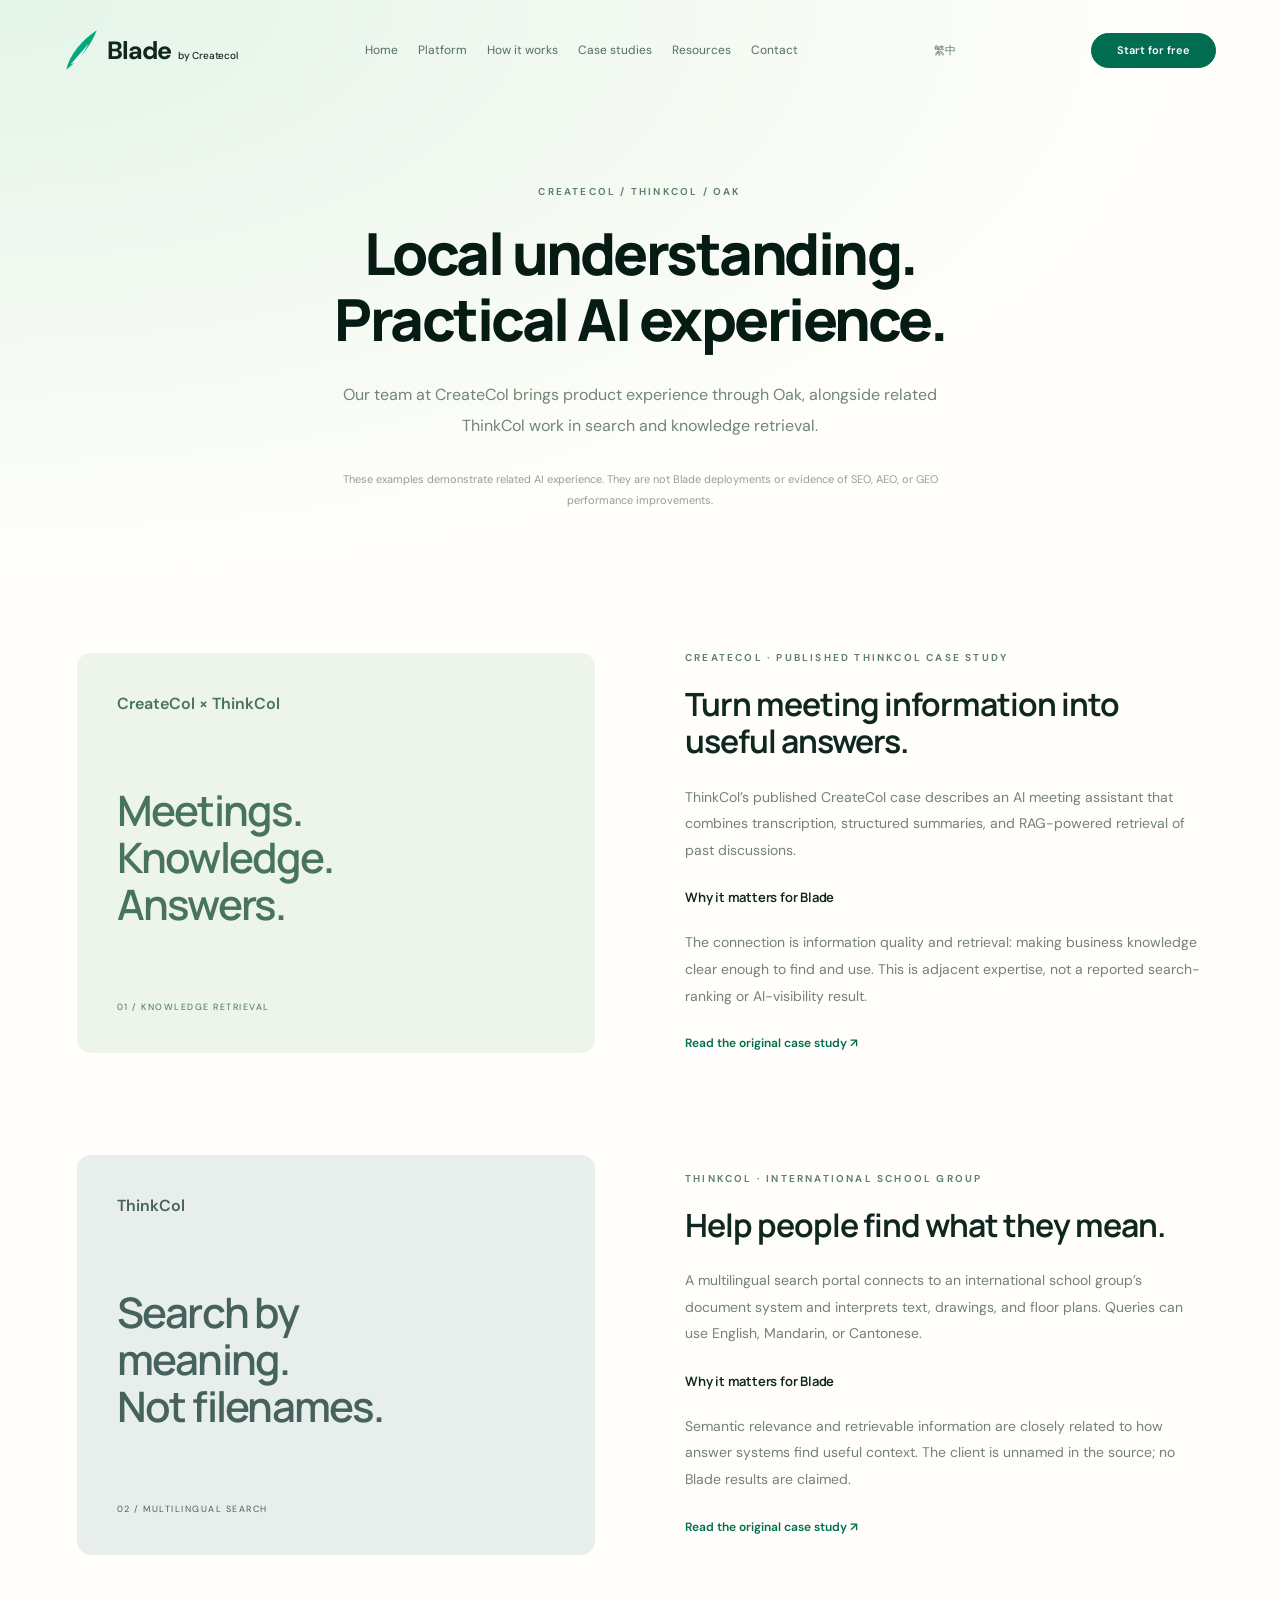
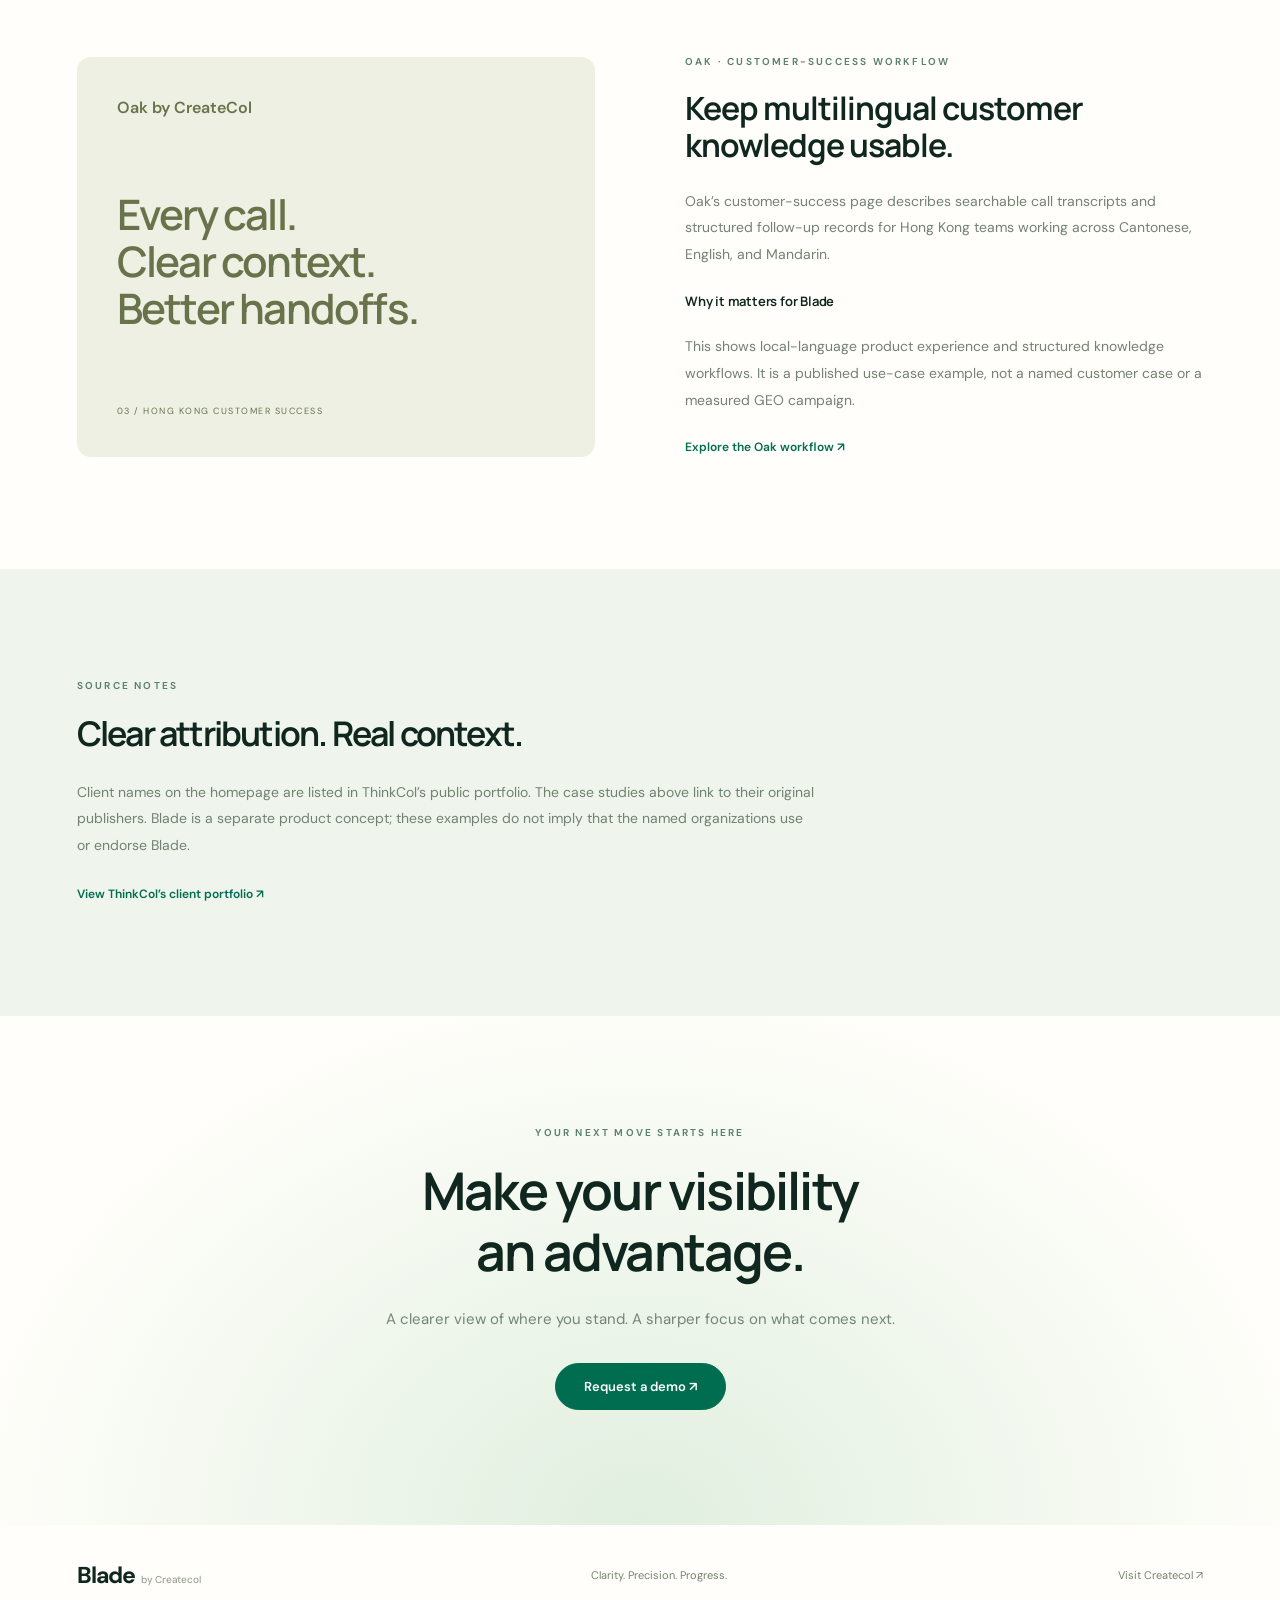
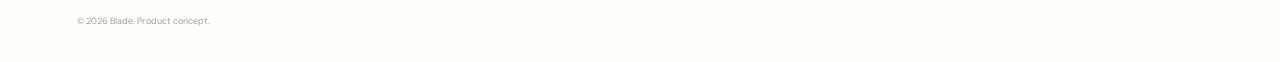
==== case-studies.html @ 8cf1e49a "Add files via upload" ====
<!doctype html><html lang="en"><head><meta charset="UTF-8"><meta name="viewport" content="width=device-width, initial-scale=1"><meta name="description" content="Explore related Hong Kong AI experience from CreateCol, ThinkCol and Oak: knowledge retrieval, multilingual search and customer conversations."><title>Case studies — Blade</title><link rel="stylesheet" href="styles.css"><script src="app.js" defer></script><script src="i18n.js" defer></script></head><body><header class="header"><a class="brand" href="index.html#home" aria-label="Blade home"><svg viewBox="0 0 48 58" aria-hidden="true"><path d="M45 2C35 28 17 46 3 56 8 35 24 16 45 2Z" fill="currentColor"/><path d="M9 49 34 20 20 44Z" fill="#f6fcf8"/></svg><span>Blade <small>by Createcol</small></span></a><button class="menu-toggle" aria-expanded="false" aria-controls="navigation" aria-label="Open navigation">☰</button><nav id="navigation" aria-label="Main navigation"><a href="index.html#home">Home</a><a href="index.html#platform">Platform</a><a href="index.html#how-it-works">How it works</a><a href="case-studies.html">Case studies</a><a href="index.html#resources">Resources</a><a href="index.html#contact">Contact</a></nav><button class="language-toggle" type="button" aria-label="Switch language" aria-pressed="false">繁中</button><button class="button small" data-action="start">Start for free</button></header><main><section class="case-hero section"><p class="eyebrow">CREATECOL / THINKCOL / OAK</p><h1>Local understanding.<br>Practical AI experience.</h1><p>Our team at CreateCol brings product experience through Oak, alongside related ThinkCol work in search and knowledge retrieval.</p><p class="case-disclosure">These examples demonstrate related AI experience. They are not Blade deployments or evidence of SEO, AEO, or GEO performance improvements.</p></section><section class="case-list section"><article class="case-study"><div class="case-art art-one"><span>CreateCol × ThinkCol</span><strong>Meetings.<br>Knowledge.<br>Answers.</strong><span>01 / KNOWLEDGE RETRIEVAL</span></div><div class="case-body"><p class="eyebrow">CREATECOL · PUBLISHED THINKCOL CASE STUDY</p><h2>Turn meeting information into useful answers.</h2><p>ThinkCol’s published CreateCol case describes an AI meeting assistant that combines transcription, structured summaries, and RAG-powered retrieval of past discussions.</p><h3>Why it matters for Blade</h3><p>The connection is information quality and retrieval: making business knowledge clear enough to find and use. This is adjacent expertise, not a reported search-ranking or AI-visibility result.</p><a class="text-link" href="https://thinkcol.com/cases/createcol" target="_blank" rel="noopener">Read the original case study ↗</a></div></article><article class="case-study"><div class="case-art art-two"><span>ThinkCol</span><strong>Search by<br>meaning.<br>Not filenames.</strong><span>02 / MULTILINGUAL SEARCH</span></div><div class="case-body"><p class="eyebrow">THINKCOL · INTERNATIONAL SCHOOL GROUP</p><h2>Help people find what they mean.</h2><p>A multilingual search portal connects to an international school group’s document system and interprets text, drawings, and floor plans. Queries can use English, Mandarin, or Cantonese.</p><h3>Why it matters for Blade</h3><p>Semantic relevance and retrievable information are closely related to how answer systems find useful context. The client is unnamed in the source; no Blade results are claimed.</p><a class="text-link" href="https://thinkcol.com/cases/international-school-multilingual-document-search" target="_blank" rel="noopener">Read the original case study ↗</a></div></article><article class="case-study"><div class="case-art art-three"><span>Oak by CreateCol</span><strong>Every call.<br>Clear context.<br>Better handoffs.</strong><span>03 / HONG KONG CUSTOMER SUCCESS</span></div><div class="case-body"><p class="eyebrow">OAK · CUSTOMER-SUCCESS WORKFLOW</p><h2>Keep multilingual customer knowledge usable.</h2><p>Oak’s customer-success page describes searchable call transcripts and structured follow-up records for Hong Kong teams working across Cantonese, English, and Mandarin.</p><h3>Why it matters for Blade</h3><p>This shows local-language product experience and structured knowledge workflows. It is a published use-case example, not a named customer case or a measured GEO campaign.</p><a class="text-link" href="https://www.oakmeeting.ai/solutions/usecase-cs.html" target="_blank" rel="noopener">Explore the Oak workflow ↗</a></div></article></section><section class="case-sources section"><p class="eyebrow">SOURCE NOTES</p><h2>Clear attribution. Real context.</h2><p>Client names on the homepage are listed in ThinkCol’s public portfolio. The case studies above link to their original publishers. Blade is a separate product concept; these examples do not imply that the named organizations use or endorse Blade.</p><a class="text-link" href="https://thinkcol.com/" target="_blank" rel="noopener">View ThinkCol’s client portfolio ↗</a></section><section class="contact section" id="contact"><p class="eyebrow">YOUR NEXT MOVE STARTS HERE</p><h2>Make your visibility<br>an advantage.</h2><p>A clearer view of where you stand. A sharper focus on what comes next.</p><button class="button" data-action="demo">Request a demo ↗</button></section></main><footer><a class="brand" href="index.html#home"><span>Blade <small>by Createcol</small></span></a><p>Clarity. Precision. Progress.</p><a href="https://www.createcol.com/" target="_blank" rel="noopener">Visit Createcol ↗</a><small>© <span id="year"></span> Blade. Product concept.</small></footer><dialog id="action-dialog" aria-labelledby="dialog-title"><button class="close-dialog" aria-label="Close dialog">×</button><p class="eyebrow">BLADE / EARLY PREVIEW</p><h2 id="dialog-title"></h2><p id="dialog-description"></p><form id="interest-form"><label for="email">Work email</label><input id="email" name="email" type="email" placeholder="you@company.com" required autocomplete="email"><button class="button" type="submit">Preview next step ↗</button><p class="form-note">Prototype only. No email is sent or stored.</p></form><p id="form-result" role="status" hidden></p></dialog></body></html>
---- styles.css ----
@import url('https://fonts.googleapis.com/css2?family=DM+Sans:wght@400;450;500;550;600;650;700&family=Manrope:wght@400;500;600;650;700;750;800&display=swap');
:root{--ink:#102720;--muted:#66796f;--green:#006d51;--pale:#f5faf6;--border:#e0e9e2;--font:'DM Sans',sans-serif}*{box-sizing:border-box}html{scroll-behavior:smooth;scroll-padding-top:100px}body{margin:0;color:var(--ink);background:#fffefa;font-family:var(--font);font-size:15px;-webkit-font-smoothing:antialiased}button,input{font:inherit}button,a{-webkit-tap-highlight-color:transparent}a{color:inherit;text-decoration:none}button{cursor:pointer}button:focus-visible,a:focus-visible,summary:focus-visible,input:focus-visible{outline:3px solid #63aa8c;outline-offset:5px}h1,h2,h3,p{margin:0}h1,h2,h3{font-family:'Manrope',sans-serif}button{color:inherit}.header{height:100px;max-width:1440px;margin:auto;padding:0 5%;display:flex;align-items:center;justify-content:space-between;position:absolute;inset:0 0 auto;z-index:5;gap:30px}.brand{display:flex;align-items:center;gap:8px;white-space:nowrap}.brand svg{width:35px;height:44px;color:#00a97d}.brand>span{font-size:25px;font-weight:750;letter-spacing:-1px}.brand small{font-size:10px;letter-spacing:-.2px;font-weight:500;margin-left:2px}.header nav{display:flex;gap:27px;font-size:12px;color:#546c61}.header nav a:hover{color:var(--green)}.button{display:inline-flex;align-items:center;justify-content:center;gap:28px;border:1px solid var(--green);border-radius:999px;background:var(--green);color:white;min-height:47px;padding:12px 28px;font-size:13px;font-weight:600;transition:background .2s,transform .2s,box-shadow .2s}.button:hover{background:#00533e;transform:translateY(-2px);box-shadow:0 5px 15px #004c3615}.button.secondary{color:var(--green);background:#ffffff73;min-width:152px}.button.secondary:hover{background:#e7f4eb}.button.small{min-height:35px;padding:8px 25px;font-size:11px}.hero{position:relative;min-height:640px;height:100svh;max-height:1100px;overflow:hidden;background:radial-gradient(ellipse at 0 28%,#e6f8ec80,transparent 50%),radial-gradient(ellipse at 100% 70%,#e1f7eb80,transparent 50%),#fffefa;display:flex;flex-direction:column;align-items:center;justify-content:center;padding:130px 24px 140px}.hero canvas{position:absolute;bottom:0;left:0;width:100%;height:63%;opacity:.16;pointer-events:none;mask-image:linear-gradient(transparent 0%,#000 55%)}.hero-copy{position:relative;text-align:center;z-index:1;margin-top:-15px}h1{font-size:clamp(36px,4.25vw,65px);line-height:1.14;letter-spacing:-3px;font-weight:800;color:#061b14}.hero-subtext{margin:27px auto 0;color:#63756e;font-size:16px;line-height:1.75;font-weight:400}.hero-subtext strong{font-weight:500;color:#4e6459}.actions{display:flex;justify-content:center;gap:15px;margin-top:31px}.hero-benefits{display:flex;justify-content:center;gap:44px;font-size:12px;color:#687e72;margin-top:77px}.scroll-cue{position:absolute;bottom:43px;display:flex;align-items:center;gap:9px;flex-direction:column;font-size:10px;color:#648c7c;z-index:2}.scroll-cue svg{transition:transform .3s}.scroll-cue:hover svg{transform:translateY(5px)}.section{padding:110px max(6vw,24px);scroll-margin-top:0}.section-heading{text-align:center;max-width:730px;margin:0 auto 55px}.eyebrow{font-size:10px;letter-spacing:2.2px;font-weight:650;color:#5d806c;margin-bottom:22px}h2{font-size:clamp(32px,3.4vw,48px);line-height:1.17;letter-spacing:-1.8px;font-weight:650}.section-heading>p:last-child:not(.eyebrow){color:var(--muted);font-size:16px;line-height:1.7;margin:22px auto 0;max-width:580px}.platform{background:#fffefa;padding-top:90px}.product-window{max-width:1120px;margin:auto;border:1px solid #d7e2d9;border-radius:14px;background:#fff;box-shadow:0 20px 80px #1f503910;overflow:hidden;font-size:12px}.window-top{padding:20px 25px;display:flex;align-items:center;gap:30px;border-bottom:1px solid #edf1eb}.mini-brand{font-size:19px;font-weight:700;color:#14664d}.workspace{color:#607168}.workspace span{margin-left:25px}.demo-label{margin-left:auto;color:#8b988f;font-size:10px}.product-toolbar{padding:0 25px;display:flex;align-items:center;justify-content:space-between;border-bottom:1px solid #edf1eb;color:#8a978e;font-size:10px}.tabs{display:flex;gap:25px}.tabs button{background:none;border:0;border-bottom:2px solid transparent;padding:17px 0;font-size:11px;color:#77867b}.tabs button[aria-selected=true]{border-color:var(--green);color:var(--green)}#dashboard{padding:25px}.metrics{display:grid;grid-template-columns:repeat(3,1fr);gap:25px;margin-bottom:30px}.metrics>div{padding:0 15px;border-right:1px solid #edf1eb;display:flex;flex-direction:column;gap:10px}.metrics>div:last-child{border:none}.metrics>div>span{font-size:11px;color:#6e8075}.metrics strong{font-size:30px;letter-spacing:-1px;font-weight:500}.metrics strong span{font-size:16px;color:#9baba1;font-weight:400;margin-left:5px}.metrics small{color:#97a299;font-size:9px}.dashboard-grid{display:grid;grid-template-columns:1.65fr 1fr;gap:30px}.panel-heading{display:flex;align-items:center;justify-content:space-between}.panel-heading span{font-size:9px;color:#8a9c90}.panel-heading i{display:inline-block;width:6px;height:6px;background:#458469;border-radius:100%;margin-right:6px}h3{font-size:14px;font-weight:650;letter-spacing:-.2px}.chart{width:100%;margin-top:15px;display:block}.grid-lines path{stroke:#ecf0e9;fill:none}.axis-labels{fill:#9aa79d;font-size:10px}.trend{fill:none;stroke:#147655;stroke-width:2.5;stroke-linejoin:round}.priorities>div{display:flex;align-items:center;gap:10px;padding:19px 0;border-bottom:1px solid #edf1eb}.priorities>div:last-child{border:none}.priority-number{font-size:9px;color:#7b9586;background:#f1f6f1;display:grid;place-items:center;width:25px;height:25px;border-radius:50%;flex-shrink:0}.priorities p{flex:1}.priorities strong{font-size:11px;font-weight:500}.priorities small{display:block;font-size:9px;color:#8a998e;margin-top:5px}.priorities>div>span:last-child{color:#6f8a79}.window-footer{padding:13px 25px;background:#f8faf6;color:#8a988d;font-size:9px}.channel-row{max-width:1120px;margin:35px auto 0;display:flex;justify-content:space-between;color:#6d8072;font-size:12px}.channel-row b{font-weight:400;color:#b3c2b6;margin:0 20px}.coverage{background:#eff4ed}.section-heading.left{text-align:left;margin-left:0}.coverage-grid{display:grid;grid-template-columns:repeat(3,1fr);gap:7%}.index{font-size:10px;letter-spacing:1.7px;color:#649077}.coverage article h3{font-size:25px;letter-spacing:-.8px;margin:23px 0 16px}.coverage article p{color:#6c7f71;line-height:1.9;font-size:14px;max-width:310px}.coverage ul{padding:0;list-style:none;margin:25px 0 0;font-size:12px;color:#466551}.coverage li{margin:12px 0}.coverage li:before{content:'↗';margin-right:10px;color:#6b9680}.workflow{background:#fffefa}.steps{display:grid;grid-template-columns:repeat(3,1fr);gap:7%;max-width:1120px;margin:70px auto 0}.steps article>span{display:block;color:#8caa96;font-size:12px;margin-bottom:24px}.steps h3{font-size:20px;letter-spacing:-.5px;margin-bottom:15px}.steps p{line-height:1.85;color:#758477;font-size:14px}.resources{display:grid;grid-template-columns:1fr 1fr;gap:8%;background:#f7f8f2}.resources h2{font-size:35px}.faq details{padding:22px 0;border-bottom:1px solid #dfe6dc}.faq details:first-child{padding-top:0}.faq summary{cursor:pointer;list-style:none;font-size:14px;font-weight:500;padding-right:25px;position:relative}.faq summary:after{content:'+';position:absolute;right:0;color:#679079}.faq details[open] summary:after{content:'−'}.faq p{font-size:13px;line-height:1.8;color:#748170;margin:15px 20px 0 0}.contact{text-align:center;padding-top:110px;padding-bottom:115px;background:radial-gradient(ellipse at bottom,#e0efdf,transparent 75%)}.contact p:not(.eyebrow){color:#748476;line-height:1.8;margin:23px 0 30px}.contact h2{font-size:52px}footer{display:flex;flex-wrap:wrap;align-items:center;justify-content:space-between;gap:25px;padding:35px 6%;font-size:11px;color:#738372}footer .brand>span{font-size:23px;color:var(--ink)}footer small{flex-basis:100%;font-size:9px;color:#9aa494}.menu-toggle{display:none}dialog{border:1px solid #dce8dc;border-radius:18px;padding:45px;max-width:480px;width:calc(100% - 32px);color:var(--ink);background:#fffefa;box-shadow:0 20px 100px #001a1530}dialog::backdrop{background:#0a2c2255;backdrop-filter:blur(5px)}dialog h2{font-size:30px;letter-spacing:-1px}dialog>p:not(.eyebrow){color:var(--muted);font-size:14px;line-height:1.7;margin:20px 0}.close-dialog{position:absolute;top:12px;right:17px;background:none;border:0;font-size:26px;color:#7b8e7f}form{display:flex;flex-direction:column;gap:12px;margin-top:25px}form label{font-size:12px}form input{border:1px solid #ceddce;padding:14px;border-radius:7px;background:white;min-width:0}form .button{margin-top:5px}.form-note{color:#899888;font-size:10px;text-align:center}#form-result{padding:20px;background:#eef6ed;border-radius:8px}
@media(min-width:1500px){.section{padding-left:max(6vw,calc((100vw - 1250px)/2));padding-right:max(6vw,calc((100vw - 1250px)/2))}}@media(max-width:850px){.header{height:85px;gap:15px}.header nav{gap:15px;font-size:10px}.brand>span{font-size:22px}.brand small{display:block;margin-top:-3px}.hero{min-height:640px}h1{letter-spacing:-1.8px}.hero-subtext{font-size:14px}.hero-benefits{gap:25px}.section{padding:75px 5%}.dashboard-grid{gap:20px;grid-template-columns:1.4fr 1fr}.priorities>div{padding:12px 0}.metrics{gap:8px}.resources{gap:5%}.resources h2{font-size:29px}}@media(max-width:600px){.header{height:78px;padding:0 22px;gap:12px}.header>.button{margin-left:auto;padding:8px 17px;font-size:10px}.brand svg{width:27px}.brand>span{font-size:23px}.brand small{font-size:8px}.menu-toggle{display:block;order:3;background:none;border:0;font-size:20px;padding:5px}.header nav{display:none;position:absolute;top:70px;right:20px;left:20px;background:#fffefa;box-shadow:0 15px 40px #13372a15;border:1px solid #e0eadf;border-radius:12px;padding:20px;gap:20px;font-size:14px}.header nav.open{display:flex;flex-direction:column}.hero{height:100svh;min-height:660px;max-height:900px;padding:110px 22px 150px}.hero-copy{margin-top:0}h1{font-size:36px;letter-spacing:-1.9px;line-height:1.17}h1 br{display:none}.hero-subtext{font-size:13px;margin-top:25px;line-height:1.8;max-width:335px}.desktop-break{display:none}.actions{gap:10px;margin-top:27px}.button{padding:12px 20px;gap:15px;font-size:11px;min-height:43px}.button.secondary{min-width:130px}.hero-benefits{gap:18px;font-size:9px;margin-top:60px}.scroll-cue{bottom:35px}.hero canvas{height:65%;opacity:.13}.section{padding:65px 22px}.section-heading{margin-bottom:36px}h2{font-size:32px;letter-spacing:-1.1px}.section-heading>p:last-child:not(.eyebrow){font-size:14px}.eyebrow{font-size:9px;letter-spacing:1.6px}.product-window{border-radius:10px}.window-top{padding:15px;gap:15px}.mini-brand{font-size:17px}.workspace{font-size:9px}.workspace span{margin-left:4px}.demo-label{font-size:8px;max-width:75px;text-align:right}.product-toolbar{padding:0 15px}.product-toolbar>span{display:none}.tabs{gap:17px}.tabs button{font-size:9px;padding:15px 0}#dashboard{padding:20px 14px}.metrics{gap:5px;margin-bottom:25px}.metrics>div{padding:0 5px;gap:8px}.metrics>div>span{font-size:9px}.metrics strong{font-size:24px}.metrics strong span{font-size:11px}.metrics small{font-size:7px;line-height:1.5}.dashboard-grid{grid-template-columns:1fr;gap:18px}h3{font-size:12px}.priorities>div{padding:15px 0}.priorities strong{font-size:10px}.window-footer{padding:12px 15px;font-size:8px;line-height:1.6}.channel-row{flex-direction:column;gap:12px;font-size:10px;line-height:1.8;text-align:center}.channel-row b{margin:0 5px}.coverage-grid,.steps{grid-template-columns:1fr;gap:40px}.coverage article p{max-width:100%}.coverage article h3{margin-top:15px}.coverage ul{margin-top:15px}.steps{margin-top:45px}.steps article>span{margin-bottom:15px}.resources{grid-template-columns:1fr;gap:40px}.resources h2{font-size:32px}.contact h2{font-size:38px}.contact p:not(.eyebrow){font-size:14px}.contact{padding-top:80px;padding-bottom:80px}footer{padding:30px 22px}footer p{display:none}dialog{padding:35px 25px}dialog h2{font-size:27px}}@media(prefers-reduced-motion:reduce){html{scroll-behavior:auto}*,*:before,*:after{transition:none!important}}

/* Meeting-aligned product details */
.mini-brand{display:inline-flex;align-items:center;gap:6px;white-space:nowrap}.mini-brand svg{width:23px;height:28px;color:#00a97d;flex-shrink:0}.metrics{grid-template-columns:repeat(4,minmax(0,1fr));gap:16px}.benchmark-context{display:flex;gap:22px;flex-wrap:wrap;padding:0 15px 24px;color:#7c8f80;font-size:10px}.capabilities{background:#f0f5ee}.capability-grid{max-width:1120px;margin:auto;display:grid;grid-template-columns:1fr 1fr;column-gap:9%;row-gap:50px}.capability-grid h3{font-size:23px;margin:18px 0 14px;letter-spacing:-.6px}.capability-grid p{color:#6c7f71;line-height:1.9;font-size:14px;max-width:480px}.capability-note{max-width:800px;text-align:center;margin:50px auto 0;font-size:11px;line-height:1.8;color:#7d8f7f}@media(max-width:850px){.metrics{gap:8px}.metrics>div{padding:0 8px}.metrics strong{font-size:26px}.metrics small{line-height:1.6}}@media(max-width:600px){.mini-brand svg{width:19px;height:24px}.metrics{grid-template-columns:repeat(2,minmax(0,1fr));gap:24px 14px}.metrics>div:nth-child(2){border-right:0}.metrics>div>span{font-size:10px}.metrics small{font-size:8px}.benchmark-context{padding:0 5px 25px;gap:8px;flex-direction:column;font-size:9px}.capability-grid{grid-template-columns:1fr;gap:35px}.capability-grid h3{font-size:22px}.capability-note{text-align:left;margin-top:35px}}

/* Bilingual navigation, attributed experience and case studies */
.language-toggle{border:0;background:transparent;color:#5d7868;font-size:11px;cursor:pointer;padding:8px;white-space:nowrap}.header{gap:18px}.header nav{gap:20px}.trust-row{margin:37px auto 0;color:#8d9990;text-align:center}.trust-row>p{font-size:10px;letter-spacing:.2px}.client-names{display:flex;align-items:center;justify-content:center;gap:35px;margin:18px auto 12px;flex-wrap:wrap;color:#8b968e}.client-names span{font-family:'Manrope',sans-serif;font-size:20px;font-weight:750;letter-spacing:-.7px}.client-names span:nth-child(3){font-size:16px}.trust-row small{font-size:8px;color:#96a096}.hero-benefits{margin-top:32px}.hero canvas{opacity:.19}.case-teaser{display:grid;grid-template-columns:1fr 1fr;gap:12%;align-items:center}.case-teaser>div>p:not(.eyebrow){color:var(--muted);line-height:1.8;font-size:14px;max-width:430px;margin:25px 0}.case-teaser-card{background:#edf3e9;border-radius:15px;padding:45px;min-height:325px;display:flex;flex-direction:column;justify-content:center}.case-teaser-card h3{font-size:35px;letter-spacing:-1px;line-height:1.2;margin:24px 0}.case-teaser-card p{color:#7b8c7b;line-height:1.8;font-size:13px;margin-bottom:25px}.text-link{font-size:12px;color:var(--green);font-weight:600;line-height:1.8}.text-link:hover{text-decoration:underline}.case-hero{padding-top:185px;text-align:center;background:radial-gradient(ellipse at top left,#e4f4e8,transparent 65%),#fffefa}.case-hero h1{font-size:58px;letter-spacing:-2.5px}.case-hero>p:not(.eyebrow){max-width:650px;margin:28px auto 0;line-height:1.9;color:#718575;font-size:16px}.case-hero .case-disclosure{font-size:11px!important;max-width:600px!important;color:#94a08f!important}.case-list{padding-top:30px}.case-study{display:grid;grid-template-columns:1fr 1fr;gap:8%;align-items:center;margin-bottom:100px}.case-study:last-child{margin-bottom:0}.case-art{min-height:400px;border-radius:14px;display:flex;flex-direction:column;justify-content:space-between;padding:40px;background:#edf4e9;color:#47745b}.case-art>span:first-child{font-size:16px;font-weight:600}.case-art>span:last-child{font-size:9px;letter-spacing:1.5px}.case-art strong{font:600 42px/1.12 'Manrope',sans-serif;letter-spacing:-1.8px}.art-two{background:#e8eeec;color:#46625c}.art-three{background:#edf0e2;color:#69734b}.case-body h2{font-size:32px;letter-spacing:-1px}.case-body p:not(.eyebrow){font-size:14px;color:#738274;line-height:1.9;margin:23px 0}.case-body h3{font-size:13px;margin-top:25px}.case-sources{background:#eff4ed}.case-sources h2{font-size:34px}.case-sources>p:not(.eyebrow){max-width:740px;line-height:1.9;color:#718370;font-size:14px;margin:25px 0}.header nav a[href='case-studies.html']{white-space:nowrap}html[lang='zh-Hant'] body{font-family:'DM Sans','PingFang TC','Microsoft JhengHei',sans-serif}html[lang='zh-Hant'] h1,html[lang='zh-Hant'] h2,html[lang='zh-Hant'] h3{font-family:'Manrope','PingFang TC','Microsoft JhengHei',sans-serif;letter-spacing:-.5px}html[lang='zh-Hant'] .hero-subtext{line-height:1.9}html[lang='zh-Hant'] .hero h1{font-size:clamp(34px,4.1vw,60px)}
@media(max-width:1000px){.header nav{gap:12px;font-size:10px}.header{gap:10px}.client-names{gap:22px}.brand small{display:block}.case-art strong{font-size:34px}}@media(max-width:600px){.header{padding:0 17px;gap:7px}.header>.button{padding:8px 14px}.language-toggle{font-size:10px;padding:7px 3px}.header nav{font-size:14px;gap:20px}.hero{min-height:780px;padding-top:100px;padding-bottom:120px}.hero h1{font-size:33px}.hero-subtext{font-size:12px}.trust-row{margin-top:29px;max-width:340px}.client-names{gap:13px 22px;margin:15px auto 10px}.client-names span{font-size:16px}.client-names span:nth-child(3){font-size:13px}.trust-row small{font-size:7px;line-height:1.7;display:block;max-width:280px;margin:auto}.hero-benefits{margin-top:25px;font-size:8px;gap:17px}.case-teaser,.case-study{grid-template-columns:1fr;gap:35px}.case-teaser-card{padding:30px;min-height:290px}.case-hero{padding-top:140px}.case-hero h1{font-size:38px;letter-spacing:-1.5px}.case-hero>p:not(.eyebrow){font-size:14px}.case-art{min-height:330px;padding:30px}.case-art strong{font-size:38px}.case-study{margin-bottom:65px}.case-body h2{font-size:29px}.case-sources h2{font-size:29px}html[lang='zh-Hant'] .hero h1{font-size:34px}}
@media(max-height:760px) and (min-width:601px){.hero h1{font-size:45px}.hero-subtext{margin-top:18px;font-size:14px}.hero .actions{margin-top:22px}.trust-row{margin-top:25px}.client-names{margin:12px 0 8px}.hero-benefits{margin-top:22px}.scroll-cue{bottom:22px}}
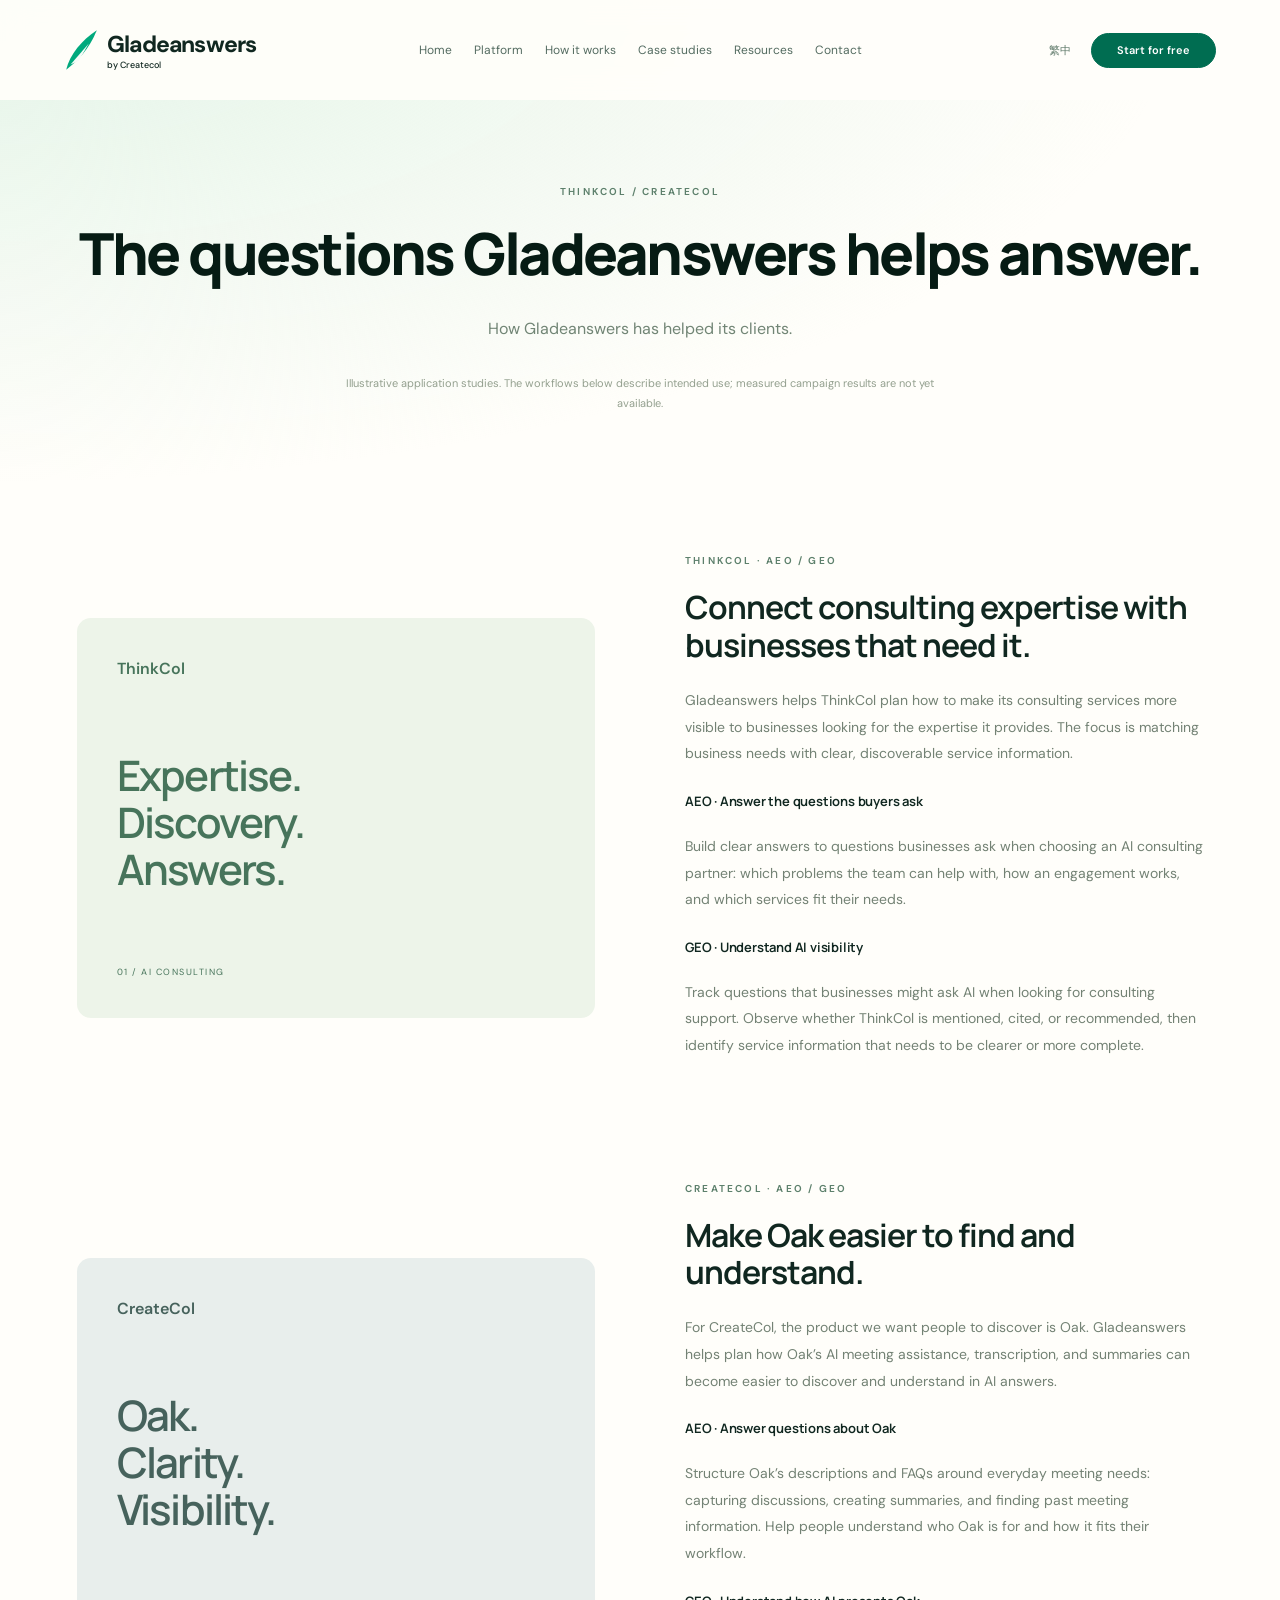
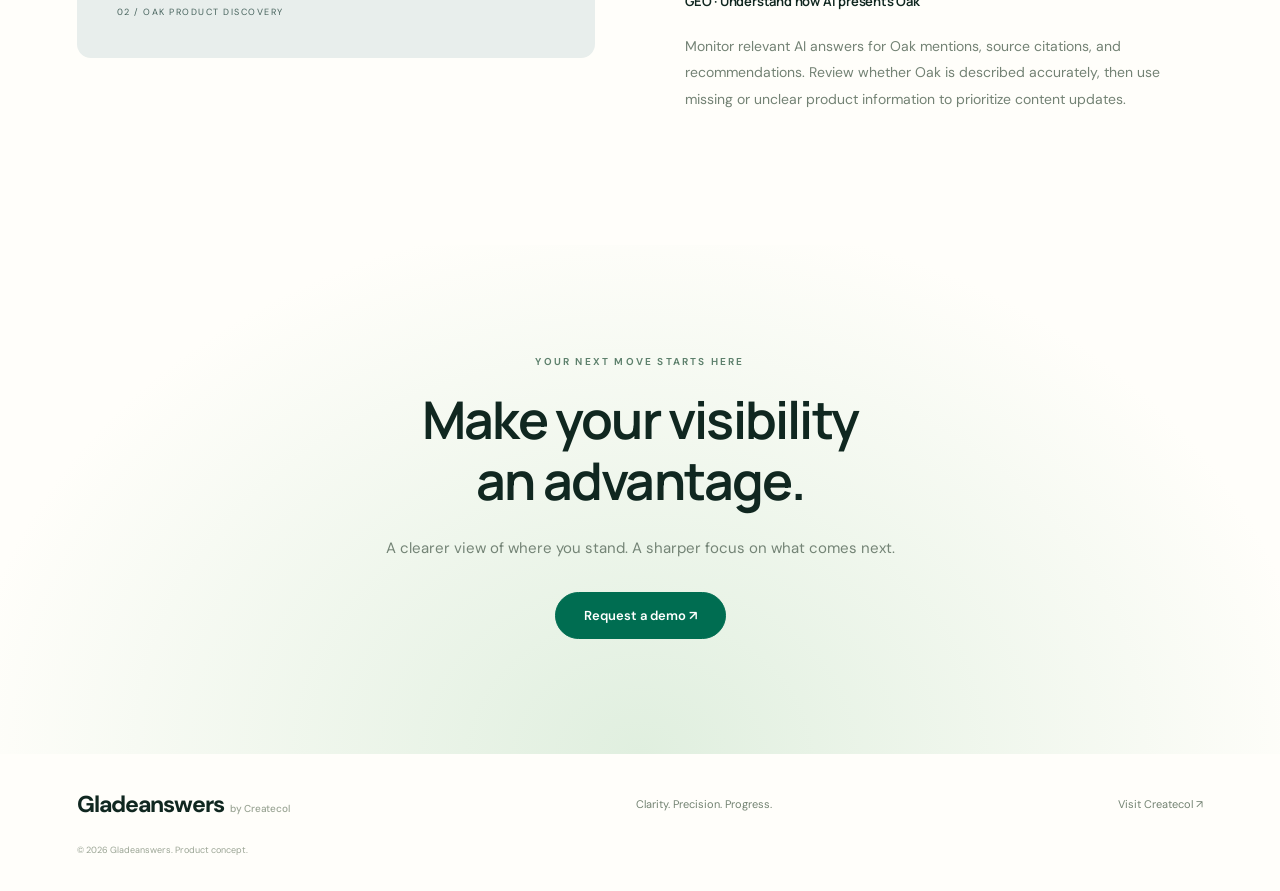
==== commit 102e2aed: "Add files via upload" ====
--- a/case-studies.html
+++ b/case-studies.html
@@ -1 +1 @@
-<!doctype html><html lang="en"><head><meta charset="UTF-8"><meta name="viewport" content="width=device-width, initial-scale=1"><meta name="description" content="Explore related Hong Kong AI experience from CreateCol, ThinkCol and Oak: knowledge retrieval, multilingual search and customer conversations."><title>Case studies — Blade</title><link rel="stylesheet" href="styles.css"><script src="app.js" defer></script><script src="i18n.js" defer></script></head><body><header class="header"><a class="brand" href="index.html#home" aria-label="Blade home"><svg viewBox="0 0 48 58" aria-hidden="true"><path d="M45 2C35 28 17 46 3 56 8 35 24 16 45 2Z" fill="currentColor"/><path d="M9 49 34 20 20 44Z" fill="#f6fcf8"/></svg><span>Blade <small>by Createcol</small></span></a><button class="menu-toggle" aria-expanded="false" aria-controls="navigation" aria-label="Open navigation">☰</button><nav id="navigation" aria-label="Main navigation"><a href="index.html#home">Home</a><a href="index.html#platform">Platform</a><a href="index.html#how-it-works">How it works</a><a href="case-studies.html">Case studies</a><a href="index.html#resources">Resources</a><a href="index.html#contact">Contact</a></nav><button class="language-toggle" type="button" aria-label="Switch language" aria-pressed="false">繁中</button><button class="button small" data-action="start">Start for free</button></header><main><section class="case-hero section"><p class="eyebrow">CREATECOL / THINKCOL / OAK</p><h1>Local understanding.<br>Practical AI experience.</h1><p>Our team at CreateCol brings product experience through Oak, alongside related ThinkCol work in search and knowledge retrieval.</p><p class="case-disclosure">These examples demonstrate related AI experience. They are not Blade deployments or evidence of SEO, AEO, or GEO performance improvements.</p></section><section class="case-list section"><article class="case-study"><div class="case-art art-one"><span>CreateCol × ThinkCol</span><strong>Meetings.<br>Knowledge.<br>Answers.</strong><span>01 / KNOWLEDGE RETRIEVAL</span></div><div class="case-body"><p class="eyebrow">CREATECOL · PUBLISHED THINKCOL CASE STUDY</p><h2>Turn meeting information into useful answers.</h2><p>ThinkCol’s published CreateCol case describes an AI meeting assistant that combines transcription, structured summaries, and RAG-powered retrieval of past discussions.</p><h3>Why it matters for Blade</h3><p>The connection is information quality and retrieval: making business knowledge clear enough to find and use. This is adjacent expertise, not a reported search-ranking or AI-visibility result.</p><a class="text-link" href="https://thinkcol.com/cases/createcol" target="_blank" rel="noopener">Read the original case study ↗</a></div></article><article class="case-study"><div class="case-art art-two"><span>ThinkCol</span><strong>Search by<br>meaning.<br>Not filenames.</strong><span>02 / MULTILINGUAL SEARCH</span></div><div class="case-body"><p class="eyebrow">THINKCOL · INTERNATIONAL SCHOOL GROUP</p><h2>Help people find what they mean.</h2><p>A multilingual search portal connects to an international school group’s document system and interprets text, drawings, and floor plans. Queries can use English, Mandarin, or Cantonese.</p><h3>Why it matters for Blade</h3><p>Semantic relevance and retrievable information are closely related to how answer systems find useful context. The client is unnamed in the source; no Blade results are claimed.</p><a class="text-link" href="https://thinkcol.com/cases/international-school-multilingual-document-search" target="_blank" rel="noopener">Read the original case study ↗</a></div></article><article class="case-study"><div class="case-art art-three"><span>Oak by CreateCol</span><strong>Every call.<br>Clear context.<br>Better handoffs.</strong><span>03 / HONG KONG CUSTOMER SUCCESS</span></div><div class="case-body"><p class="eyebrow">OAK · CUSTOMER-SUCCESS WORKFLOW</p><h2>Keep multilingual customer knowledge usable.</h2><p>Oak’s customer-success page describes searchable call transcripts and structured follow-up records for Hong Kong teams working across Cantonese, English, and Mandarin.</p><h3>Why it matters for Blade</h3><p>This shows local-language product experience and structured knowledge workflows. It is a published use-case example, not a named customer case or a measured GEO campaign.</p><a class="text-link" href="https://www.oakmeeting.ai/solutions/usecase-cs.html" target="_blank" rel="noopener">Explore the Oak workflow ↗</a></div></article></section><section class="case-sources section"><p class="eyebrow">SOURCE NOTES</p><h2>Clear attribution. Real context.</h2><p>Client names on the homepage are listed in ThinkCol’s public portfolio. The case studies above link to their original publishers. Blade is a separate product concept; these examples do not imply that the named organizations use or endorse Blade.</p><a class="text-link" href="https://thinkcol.com/" target="_blank" rel="noopener">View ThinkCol’s client portfolio ↗</a></section><section class="contact section" id="contact"><p class="eyebrow">YOUR NEXT MOVE STARTS HERE</p><h2>Make your visibility<br>an advantage.</h2><p>A clearer view of where you stand. A sharper focus on what comes next.</p><button class="button" data-action="demo">Request a demo ↗</button></section></main><footer><a class="brand" href="index.html#home"><span>Blade <small>by Createcol</small></span></a><p>Clarity. Precision. Progress.</p><a href="https://www.createcol.com/" target="_blank" rel="noopener">Visit Createcol ↗</a><small>© <span id="year"></span> Blade. Product concept.</small></footer><dialog id="action-dialog" aria-labelledby="dialog-title"><button class="close-dialog" aria-label="Close dialog">×</button><p class="eyebrow">BLADE / EARLY PREVIEW</p><h2 id="dialog-title"></h2><p id="dialog-description"></p><form id="interest-form"><label for="email">Work email</label><input id="email" name="email" type="email" placeholder="you@company.com" required autocomplete="email"><button class="button" type="submit">Preview next step ↗</button><p class="form-note">Prototype only. No email is sent or stored.</p></form><p id="form-result" role="status" hidden></p></dialog></body></html>+<!doctype html><html lang="en"><head><meta charset="UTF-8"><meta name="viewport" content="width=device-width, initial-scale=1"><meta name="description" content="Explore how Gladeanswers can support ThinkCol and CreateCol with AEO and GEO workflows."><title>Case studies — Gladeanswers</title><link rel="icon" type="image/svg+xml" href="favicon.svg"><link rel="stylesheet" href="styles.css"><script src="app.js" defer></script><script src="i18n.js" defer></script></head><body><header class="header"><a class="brand" href="index.html#home" aria-label="Gladeanswers home"><svg viewBox="0 0 48 58" aria-hidden="true"><path d="M45 2C35 28 17 46 3 56 8 35 24 16 45 2Z" fill="currentColor"/><path d="M9 49 34 20 20 44Z" fill="#f6fcf8"/></svg><span>Gladeanswers <small>by Createcol</small></span></a><button class="menu-toggle" aria-expanded="false" aria-controls="navigation" aria-label="Open navigation">☰</button><nav id="navigation" aria-label="Main navigation"><a href="index.html#home">Home</a><a href="index.html#platform">Platform</a><a href="index.html#how-it-works">How it works</a><a href="case-studies.html">Case studies</a><a href="index.html#resources">Resources</a><a href="index.html#contact">Contact</a></nav><div class="header-actions"><button class="language-toggle" type="button" aria-label="Switch language" aria-pressed="false">繁中</button><button class="button small" data-action="start">Start for free</button></div></header><main><section class="case-hero section"><p class="eyebrow">THINKCOL / CREATECOL</p><h1>The questions Gladeanswers helps answer.</h1><p>How Gladeanswers has helped its clients.</p><p class="case-disclosure">Illustrative application studies. The workflows below describe intended use; measured campaign results are not yet available.</p></section><section class="case-list section"><article class="case-study"><div class="case-art art-one"><span>ThinkCol</span><strong>Expertise.<br>Discovery.<br>Answers.</strong><span>01 / AI CONSULTING</span></div><div class="case-body"><p class="eyebrow">THINKCOL · AEO / GEO</p><h2>Connect consulting expertise with businesses that need it.</h2><p>Gladeanswers helps ThinkCol plan how to make its consulting services more visible to businesses looking for the expertise it provides. The focus is matching business needs with clear, discoverable service information.</p><h3>AEO · Answer the questions buyers ask</h3><p>Build clear answers to questions businesses ask when choosing an AI consulting partner: which problems the team can help with, how an engagement works, and which services fit their needs.</p><h3>GEO · Understand AI visibility</h3><p>Track questions that businesses might ask AI when looking for consulting support. Observe whether ThinkCol is mentioned, cited, or recommended, then identify service information that needs to be clearer or more complete.</p></div></article><article class="case-study"><div class="case-art art-two"><span>CreateCol</span><strong>Oak.<br>Clarity.<br>Visibility.</strong><span>02 / OAK PRODUCT DISCOVERY</span></div><div class="case-body"><p class="eyebrow">CREATECOL · AEO / GEO</p><h2>Make Oak easier to find and understand.</h2><p>For CreateCol, the product we want people to discover is Oak. Gladeanswers helps plan how Oak’s AI meeting assistance, transcription, and summaries can become easier to discover and understand in AI answers.</p><h3>AEO · Answer questions about Oak</h3><p>Structure Oak’s descriptions and FAQs around everyday meeting needs: capturing discussions, creating summaries, and finding past meeting information. Help people understand who Oak is for and how it fits their workflow.</p><h3>GEO · Understand how AI presents Oak</h3><p>Monitor relevant AI answers for Oak mentions, source citations, and recommendations. Review whether Oak is described accurately, then use missing or unclear product information to prioritize content updates.</p></div></article></section><section class="contact section" id="contact"><p class="eyebrow">YOUR NEXT MOVE STARTS HERE</p><h2>Make your visibility<br>an advantage.</h2><p>A clearer view of where you stand. A sharper focus on what comes next.</p><button class="button" data-action="demo">Request a demo ↗</button></section></main><footer><a class="brand" href="index.html#home"><span>Gladeanswers <small>by Createcol</small></span></a><p>Clarity. Precision. Progress.</p><a href="https://www.createcol.com/" target="_blank" rel="noopener">Visit Createcol ↗</a><small>© <span id="year"></span> Gladeanswers. Product concept.</small></footer><dialog id="action-dialog" aria-labelledby="dialog-title"><button class="close-dialog" aria-label="Close dialog">×</button><p class="eyebrow">GLADEANSWERS / EARLY PREVIEW</p><h2 id="dialog-title"></h2><p id="dialog-description"></p><form id="interest-form"><label for="email">Work email</label><input id="email" name="email" type="email" placeholder="you@company.com" required autocomplete="email"><button class="button" type="submit">Preview next step ↗</button><p class="form-note">Prototype only. No email is sent or stored.</p></form><p id="form-result" role="status" hidden></p></dialog></body></html>
--- a/styles.css
+++ b/styles.css
@@ -6,6 +6,19 @@
 .mini-brand{display:inline-flex;align-items:center;gap:6px;white-space:nowrap}.mini-brand svg{width:23px;height:28px;color:#00a97d;flex-shrink:0}.metrics{grid-template-columns:repeat(4,minmax(0,1fr));gap:16px}.benchmark-context{display:flex;gap:22px;flex-wrap:wrap;padding:0 15px 24px;color:#7c8f80;font-size:10px}.capabilities{background:#f0f5ee}.capability-grid{max-width:1120px;margin:auto;display:grid;grid-template-columns:1fr 1fr;column-gap:9%;row-gap:50px}.capability-grid h3{font-size:23px;margin:18px 0 14px;letter-spacing:-.6px}.capability-grid p{color:#6c7f71;line-height:1.9;font-size:14px;max-width:480px}.capability-note{max-width:800px;text-align:center;margin:50px auto 0;font-size:11px;line-height:1.8;color:#7d8f7f}@media(max-width:850px){.metrics{gap:8px}.metrics>div{padding:0 8px}.metrics strong{font-size:26px}.metrics small{line-height:1.6}}@media(max-width:600px){.mini-brand svg{width:19px;height:24px}.metrics{grid-template-columns:repeat(2,minmax(0,1fr));gap:24px 14px}.metrics>div:nth-child(2){border-right:0}.metrics>div>span{font-size:10px}.metrics small{font-size:8px}.benchmark-context{padding:0 5px 25px;gap:8px;flex-direction:column;font-size:9px}.capability-grid{grid-template-columns:1fr;gap:35px}.capability-grid h3{font-size:22px}.capability-note{text-align:left;margin-top:35px}}
 
 /* Bilingual navigation, attributed experience and case studies */
-.language-toggle{border:0;background:transparent;color:#5d7868;font-size:11px;cursor:pointer;padding:8px;white-space:nowrap}.header{gap:18px}.header nav{gap:20px}.trust-row{margin:37px auto 0;color:#8d9990;text-align:center}.trust-row>p{font-size:10px;letter-spacing:.2px}.client-names{display:flex;align-items:center;justify-content:center;gap:35px;margin:18px auto 12px;flex-wrap:wrap;color:#8b968e}.client-names span{font-family:'Manrope',sans-serif;font-size:20px;font-weight:750;letter-spacing:-.7px}.client-names span:nth-child(3){font-size:16px}.trust-row small{font-size:8px;color:#96a096}.hero-benefits{margin-top:32px}.hero canvas{opacity:.19}.case-teaser{display:grid;grid-template-columns:1fr 1fr;gap:12%;align-items:center}.case-teaser>div>p:not(.eyebrow){color:var(--muted);line-height:1.8;font-size:14px;max-width:430px;margin:25px 0}.case-teaser-card{background:#edf3e9;border-radius:15px;padding:45px;min-height:325px;display:flex;flex-direction:column;justify-content:center}.case-teaser-card h3{font-size:35px;letter-spacing:-1px;line-height:1.2;margin:24px 0}.case-teaser-card p{color:#7b8c7b;line-height:1.8;font-size:13px;margin-bottom:25px}.text-link{font-size:12px;color:var(--green);font-weight:600;line-height:1.8}.text-link:hover{text-decoration:underline}.case-hero{padding-top:185px;text-align:center;background:radial-gradient(ellipse at top left,#e4f4e8,transparent 65%),#fffefa}.case-hero h1{font-size:58px;letter-spacing:-2.5px}.case-hero>p:not(.eyebrow){max-width:650px;margin:28px auto 0;line-height:1.9;color:#718575;font-size:16px}.case-hero .case-disclosure{font-size:11px!important;max-width:600px!important;color:#94a08f!important}.case-list{padding-top:30px}.case-study{display:grid;grid-template-columns:1fr 1fr;gap:8%;align-items:center;margin-bottom:100px}.case-study:last-child{margin-bottom:0}.case-art{min-height:400px;border-radius:14px;display:flex;flex-direction:column;justify-content:space-between;padding:40px;background:#edf4e9;color:#47745b}.case-art>span:first-child{font-size:16px;font-weight:600}.case-art>span:last-child{font-size:9px;letter-spacing:1.5px}.case-art strong{font:600 42px/1.12 'Manrope',sans-serif;letter-spacing:-1.8px}.art-two{background:#e8eeec;color:#46625c}.art-three{background:#edf0e2;color:#69734b}.case-body h2{font-size:32px;letter-spacing:-1px}.case-body p:not(.eyebrow){font-size:14px;color:#738274;line-height:1.9;margin:23px 0}.case-body h3{font-size:13px;margin-top:25px}.case-sources{background:#eff4ed}.case-sources h2{font-size:34px}.case-sources>p:not(.eyebrow){max-width:740px;line-height:1.9;color:#718370;font-size:14px;margin:25px 0}.header nav a[href='case-studies.html']{white-space:nowrap}html[lang='zh-Hant'] body{font-family:'DM Sans','PingFang TC','Microsoft JhengHei',sans-serif}html[lang='zh-Hant'] h1,html[lang='zh-Hant'] h2,html[lang='zh-Hant'] h3{font-family:'Manrope','PingFang TC','Microsoft JhengHei',sans-serif;letter-spacing:-.5px}html[lang='zh-Hant'] .hero-subtext{line-height:1.9}html[lang='zh-Hant'] .hero h1{font-size:clamp(34px,4.1vw,60px)}
-@media(max-width:1000px){.header nav{gap:12px;font-size:10px}.header{gap:10px}.client-names{gap:22px}.brand small{display:block}.case-art strong{font-size:34px}}@media(max-width:600px){.header{padding:0 17px;gap:7px}.header>.button{padding:8px 14px}.language-toggle{font-size:10px;padding:7px 3px}.header nav{font-size:14px;gap:20px}.hero{min-height:780px;padding-top:100px;padding-bottom:120px}.hero h1{font-size:33px}.hero-subtext{font-size:12px}.trust-row{margin-top:29px;max-width:340px}.client-names{gap:13px 22px;margin:15px auto 10px}.client-names span{font-size:16px}.client-names span:nth-child(3){font-size:13px}.trust-row small{font-size:7px;line-height:1.7;display:block;max-width:280px;margin:auto}.hero-benefits{margin-top:25px;font-size:8px;gap:17px}.case-teaser,.case-study{grid-template-columns:1fr;gap:35px}.case-teaser-card{padding:30px;min-height:290px}.case-hero{padding-top:140px}.case-hero h1{font-size:38px;letter-spacing:-1.5px}.case-hero>p:not(.eyebrow){font-size:14px}.case-art{min-height:330px;padding:30px}.case-art strong{font-size:38px}.case-study{margin-bottom:65px}.case-body h2{font-size:29px}.case-sources h2{font-size:29px}html[lang='zh-Hant'] .hero h1{font-size:34px}}
-@media(max-height:760px) and (min-width:601px){.hero h1{font-size:45px}.hero-subtext{margin-top:18px;font-size:14px}.hero .actions{margin-top:22px}.trust-row{margin-top:25px}.client-names{margin:12px 0 8px}.hero-benefits{margin-top:22px}.scroll-cue{bottom:22px}}
+.language-toggle{border:0;background:transparent;color:#5d7868;font-size:11px;cursor:pointer;padding:8px;white-space:nowrap}.header{gap:18px}.header nav{gap:20px}.hero-benefits{margin-top:32px}.hero canvas{opacity:.19}.case-teaser{display:grid;grid-template-columns:1fr 1fr;gap:12%;align-items:center}.case-teaser>div>p:not(.eyebrow){color:var(--muted);line-height:1.8;font-size:14px;max-width:430px;margin:25px 0}.case-teaser-card{background:#edf3e9;border-radius:15px;padding:45px;min-height:325px;display:flex;flex-direction:column;justify-content:center}.case-teaser-card h3{font-size:35px;letter-spacing:-1px;line-height:1.2;margin:24px 0}.case-teaser-card p{color:#7b8c7b;line-height:1.8;font-size:13px;margin-bottom:25px}.text-link{font-size:12px;color:var(--green);font-weight:600;line-height:1.8}.text-link:hover{text-decoration:underline}.case-hero{padding-top:185px;text-align:center;background:radial-gradient(ellipse at top left,#e4f4e8,transparent 65%),#fffefa}.case-hero h1{font-size:58px;letter-spacing:-2.5px}.case-hero>p:not(.eyebrow){max-width:650px;margin:28px auto 0;line-height:1.9;color:#718575;font-size:16px}.case-hero .case-disclosure{font-size:11px!important;max-width:600px!important;color:#94a08f!important}.case-list{padding-top:30px}.case-study{display:grid;grid-template-columns:1fr 1fr;gap:8%;align-items:center;margin-bottom:100px}.case-study:last-child{margin-bottom:0}.case-art{min-height:400px;border-radius:14px;display:flex;flex-direction:column;justify-content:space-between;padding:40px;background:#edf4e9;color:#47745b}.case-art>span:first-child{font-size:16px;font-weight:600}.case-art>span:last-child{font-size:9px;letter-spacing:1.5px}.case-art strong{font:600 42px/1.12 'Manrope',sans-serif;letter-spacing:-1.8px}.art-two{background:#e8eeec;color:#46625c}.art-three{background:#edf0e2;color:#69734b}.case-body h2{font-size:32px;letter-spacing:-1px}.case-body p:not(.eyebrow){font-size:14px;color:#738274;line-height:1.9;margin:23px 0}.case-body h3{font-size:13px;margin-top:25px}.case-sources{background:#eff4ed}.case-sources h2{font-size:34px}.case-sources>p:not(.eyebrow){max-width:740px;line-height:1.9;color:#718370;font-size:14px;margin:25px 0}.header nav a[href='case-studies.html']{white-space:nowrap}html[lang='zh-Hant'] body{font-family:'DM Sans','PingFang TC','Microsoft JhengHei',sans-serif}html[lang='zh-Hant'] h1,html[lang='zh-Hant'] h2,html[lang='zh-Hant'] h3{font-family:'Manrope','PingFang TC','Microsoft JhengHei',sans-serif;letter-spacing:-.5px}html[lang='zh-Hant'] .hero-subtext{line-height:1.9}html[lang='zh-Hant'] .hero h1{font-size:clamp(34px,4.1vw,60px)}
+@media(max-width:1000px){.header nav{gap:12px;font-size:10px}.header{gap:10px}.brand small{display:block}.case-art strong{font-size:34px}}@media(max-width:600px){.header{padding:0 17px;gap:7px}.header>.button{padding:8px 14px}.language-toggle{font-size:10px;padding:7px 3px}.header nav{font-size:14px;gap:20px}.hero{min-height:780px;padding-top:100px;padding-bottom:120px}.hero h1{font-size:33px}.hero-subtext{font-size:12px}.hero-benefits{margin-top:25px;font-size:8px;gap:17px}.case-teaser,.case-study{grid-template-columns:1fr;gap:35px}.case-teaser-card{padding:30px;min-height:290px}.case-hero{padding-top:140px}.case-hero h1{font-size:38px;letter-spacing:-1.5px}.case-hero>p:not(.eyebrow){font-size:14px}.case-art{min-height:330px;padding:30px}.case-art strong{font-size:38px}.case-study{margin-bottom:65px}.case-body h2{font-size:29px}.case-sources h2{font-size:29px}html[lang='zh-Hant'] .hero h1{font-size:34px}}
+@media(max-height:760px) and (min-width:601px){.hero h1{font-size:45px}.hero-subtext{margin-top:18px;font-size:14px}.hero .actions{margin-top:22px}.hero-benefits{margin-top:22px}.scroll-cue{bottom:22px}}
+
+/* Gladeanswers header and stronger scroll contours */
+.header{max-width:none;display:grid;grid-template-columns:minmax(0,1fr) auto minmax(0,1fr);gap:24px;position:fixed;background:#fffefaed;backdrop-filter:blur(14px)}
+.header nav{justify-self:center;gap:22px}.header-actions{justify-self:end;display:flex;align-items:center;gap:12px}.header .brand>span{font-size:23px;letter-spacing:-.8px}.header .brand small{display:block;margin:0;font-size:9px;letter-spacing:0}.hero canvas{opacity:.42}.hero-benefits{margin-top:60px}
+@media(max-width:1150px){.header{padding:0 3%;gap:16px}.header nav{gap:13px;font-size:11px}.header .brand>span{font-size:20px}.header .button.small{padding:8px 17px}}
+@media(max-width:980px){.header{display:flex;gap:12px;height:82px}.header-actions{margin-left:auto}.menu-toggle{display:block;order:3;background:none;border:0;font-size:20px;padding:5px}.header nav{display:none;position:absolute;top:76px;left:20px;right:20px;padding:22px;background:#fffefa;border:1px solid #e0eadf;border-radius:12px;font-size:14px;box-shadow:0 15px 40px #13372a15}.header nav.open{display:flex;flex-direction:column;gap:20px}}
+@media(max-width:600px){.header{padding:0 15px;gap:8px}.header .brand>span{font-size:18px}.header .brand svg{width:25px}.header-actions{gap:6px}.header .button.small{padding:8px 12px;font-size:10px}.hero{min-height:660px}.hero canvas{opacity:.42}.hero-benefits{margin-top:45px}.mini-brand{font-size:14px}.window-top{gap:10px}}
+
+/* Two complementary AEO / GEO focus areas */
+.coverage-grid{grid-template-columns:repeat(2,minmax(0,1fr));gap:10%}.coverage article p{max-width:440px}
+@media(max-width:600px){.coverage-grid{grid-template-columns:1fr;gap:40px}}
+
+.homepage-cases{background:#fffefa}.homepage-cases .section-heading{margin-bottom:65px}.homepage-cases .case-study:last-of-type{margin-bottom:0}.case-page-link{text-align:center;margin-top:50px}
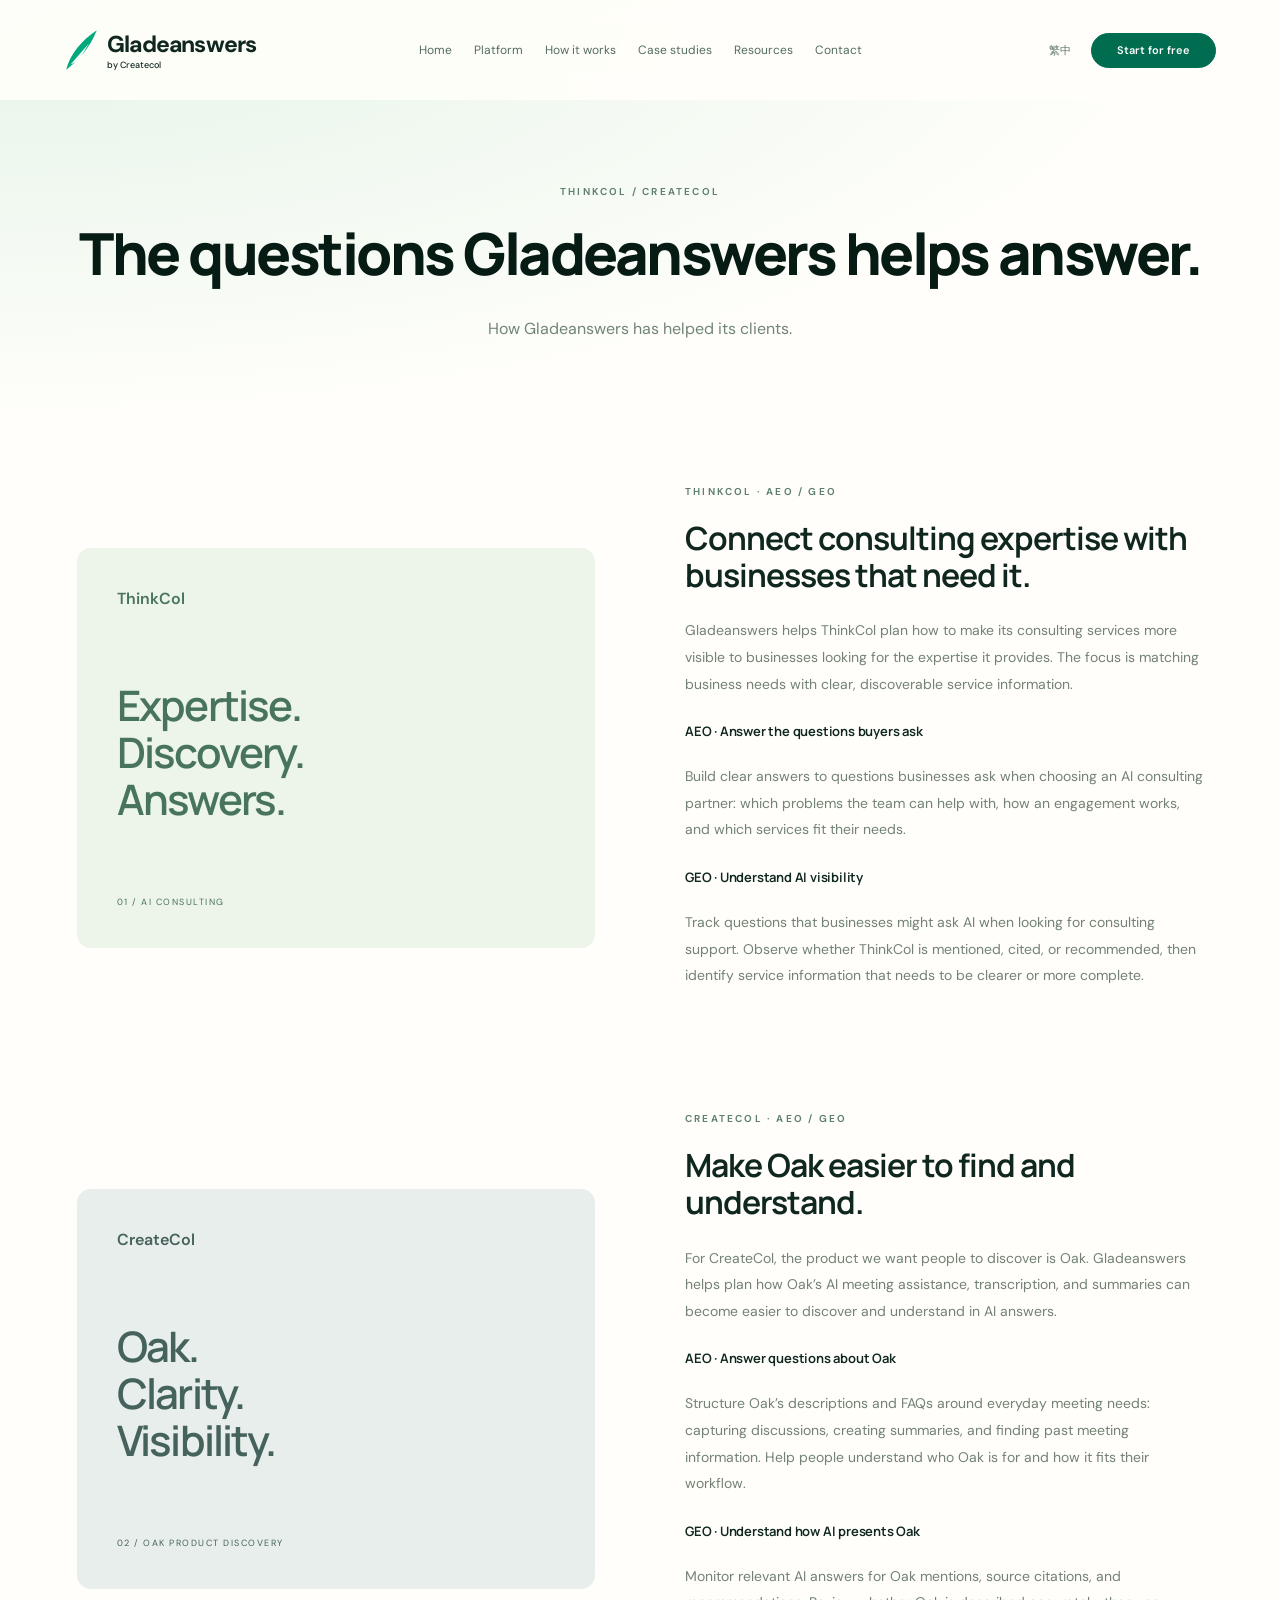
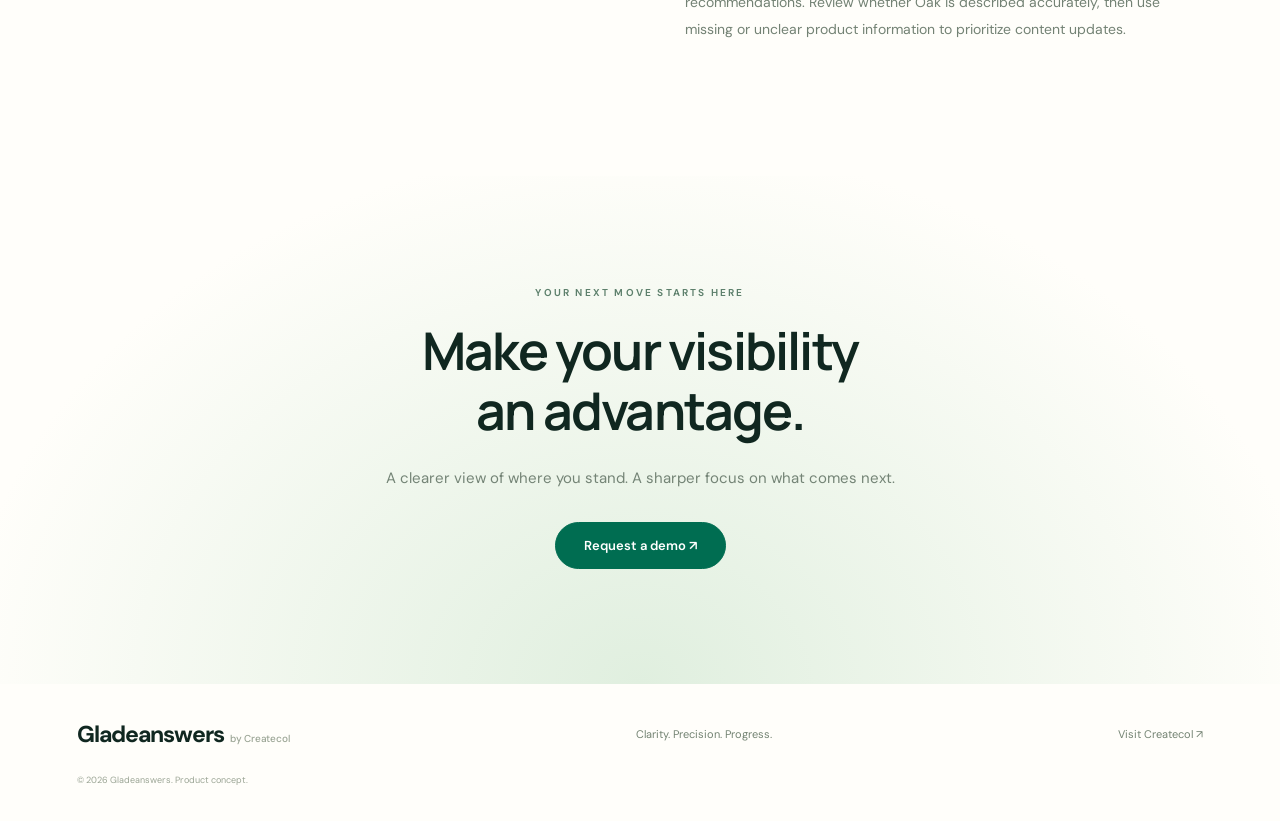
==== commit de958bb9: "Add files via upload" ====
--- a/case-studies.html
+++ b/case-studies.html
@@ -1 +1 @@
-<!doctype html><html lang="en"><head><meta charset="UTF-8"><meta name="viewport" content="width=device-width, initial-scale=1"><meta name="description" content="Explore how Gladeanswers can support ThinkCol and CreateCol with AEO and GEO workflows."><title>Case studies — Gladeanswers</title><link rel="icon" type="image/svg+xml" href="favicon.svg"><link rel="stylesheet" href="styles.css"><script src="app.js" defer></script><script src="i18n.js" defer></script></head><body><header class="header"><a class="brand" href="index.html#home" aria-label="Gladeanswers home"><svg viewBox="0 0 48 58" aria-hidden="true"><path d="M45 2C35 28 17 46 3 56 8 35 24 16 45 2Z" fill="currentColor"/><path d="M9 49 34 20 20 44Z" fill="#f6fcf8"/></svg><span>Gladeanswers <small>by Createcol</small></span></a><button class="menu-toggle" aria-expanded="false" aria-controls="navigation" aria-label="Open navigation">☰</button><nav id="navigation" aria-label="Main navigation"><a href="index.html#home">Home</a><a href="index.html#platform">Platform</a><a href="index.html#how-it-works">How it works</a><a href="case-studies.html">Case studies</a><a href="index.html#resources">Resources</a><a href="index.html#contact">Contact</a></nav><div class="header-actions"><button class="language-toggle" type="button" aria-label="Switch language" aria-pressed="false">繁中</button><button class="button small" data-action="start">Start for free</button></div></header><main><section class="case-hero section"><p class="eyebrow">THINKCOL / CREATECOL</p><h1>The questions Gladeanswers helps answer.</h1><p>How Gladeanswers has helped its clients.</p><p class="case-disclosure">Illustrative application studies. The workflows below describe intended use; measured campaign results are not yet available.</p></section><section class="case-list section"><article class="case-study"><div class="case-art art-one"><span>ThinkCol</span><strong>Expertise.<br>Discovery.<br>Answers.</strong><span>01 / AI CONSULTING</span></div><div class="case-body"><p class="eyebrow">THINKCOL · AEO / GEO</p><h2>Connect consulting expertise with businesses that need it.</h2><p>Gladeanswers helps ThinkCol plan how to make its consulting services more visible to businesses looking for the expertise it provides. The focus is matching business needs with clear, discoverable service information.</p><h3>AEO · Answer the questions buyers ask</h3><p>Build clear answers to questions businesses ask when choosing an AI consulting partner: which problems the team can help with, how an engagement works, and which services fit their needs.</p><h3>GEO · Understand AI visibility</h3><p>Track questions that businesses might ask AI when looking for consulting support. Observe whether ThinkCol is mentioned, cited, or recommended, then identify service information that needs to be clearer or more complete.</p></div></article><article class="case-study"><div class="case-art art-two"><span>CreateCol</span><strong>Oak.<br>Clarity.<br>Visibility.</strong><span>02 / OAK PRODUCT DISCOVERY</span></div><div class="case-body"><p class="eyebrow">CREATECOL · AEO / GEO</p><h2>Make Oak easier to find and understand.</h2><p>For CreateCol, the product we want people to discover is Oak. Gladeanswers helps plan how Oak’s AI meeting assistance, transcription, and summaries can become easier to discover and understand in AI answers.</p><h3>AEO · Answer questions about Oak</h3><p>Structure Oak’s descriptions and FAQs around everyday meeting needs: capturing discussions, creating summaries, and finding past meeting information. Help people understand who Oak is for and how it fits their workflow.</p><h3>GEO · Understand how AI presents Oak</h3><p>Monitor relevant AI answers for Oak mentions, source citations, and recommendations. Review whether Oak is described accurately, then use missing or unclear product information to prioritize content updates.</p></div></article></section><section class="contact section" id="contact"><p class="eyebrow">YOUR NEXT MOVE STARTS HERE</p><h2>Make your visibility<br>an advantage.</h2><p>A clearer view of where you stand. A sharper focus on what comes next.</p><button class="button" data-action="demo">Request a demo ↗</button></section></main><footer><a class="brand" href="index.html#home"><span>Gladeanswers <small>by Createcol</small></span></a><p>Clarity. Precision. Progress.</p><a href="https://www.createcol.com/" target="_blank" rel="noopener">Visit Createcol ↗</a><small>© <span id="year"></span> Gladeanswers. Product concept.</small></footer><dialog id="action-dialog" aria-labelledby="dialog-title"><button class="close-dialog" aria-label="Close dialog">×</button><p class="eyebrow">GLADEANSWERS / EARLY PREVIEW</p><h2 id="dialog-title"></h2><p id="dialog-description"></p><form id="interest-form"><label for="email">Work email</label><input id="email" name="email" type="email" placeholder="you@company.com" required autocomplete="email"><button class="button" type="submit">Preview next step ↗</button><p class="form-note">Prototype only. No email is sent or stored.</p></form><p id="form-result" role="status" hidden></p></dialog></body></html>+<!doctype html><html lang="en"><head><meta charset="UTF-8"><meta name="viewport" content="width=device-width, initial-scale=1"><meta name="description" content="Explore how Gladeanswers can support ThinkCol and CreateCol with AEO and GEO workflows."><title>Case studies — Gladeanswers</title><link rel="icon" type="image/svg+xml" href="favicon.svg"><link rel="stylesheet" href="styles.css"><script src="app.js" defer></script><script src="i18n.js" defer></script></head><body><header class="header"><a class="brand" href="index.html#home" aria-label="Gladeanswers home"><svg viewBox="0 0 48 58" aria-hidden="true"><path d="M45 2C35 28 17 46 3 56 8 35 24 16 45 2Z" fill="currentColor"/><path d="M9 49 34 20 20 44Z" fill="#f6fcf8"/></svg><span>Gladeanswers <small>by Createcol</small></span></a><button class="menu-toggle" aria-expanded="false" aria-controls="navigation" aria-label="Open navigation">☰</button><nav id="navigation" aria-label="Main navigation"><a href="index.html#home">Home</a><a href="index.html#platform">Platform</a><a href="index.html#how-it-works">How it works</a><a href="case-studies.html">Case studies</a><a href="index.html#resources">Resources</a><a href="index.html#contact">Contact</a></nav><div class="header-actions"><button class="language-toggle" type="button" aria-label="Switch language" aria-pressed="false">繁中</button><button class="button small" data-action="start">Start for free</button></div></header><main><section class="case-hero section"><p class="eyebrow">THINKCOL / CREATECOL</p><h1>The questions Gladeanswers helps answer.</h1><p>How Gladeanswers has helped its clients.</p></section><section class="case-list section"><article class="case-study"><div class="case-art art-one"><span>ThinkCol</span><strong>Expertise.<br>Discovery.<br>Answers.</strong><span>01 / AI CONSULTING</span></div><div class="case-body"><p class="eyebrow">THINKCOL · AEO / GEO</p><h2>Connect consulting expertise with businesses that need it.</h2><p>Gladeanswers helps ThinkCol plan how to make its consulting services more visible to businesses looking for the expertise it provides. The focus is matching business needs with clear, discoverable service information.</p><h3>AEO · Answer the questions buyers ask</h3><p>Build clear answers to questions businesses ask when choosing an AI consulting partner: which problems the team can help with, how an engagement works, and which services fit their needs.</p><h3>GEO · Understand AI visibility</h3><p>Track questions that businesses might ask AI when looking for consulting support. Observe whether ThinkCol is mentioned, cited, or recommended, then identify service information that needs to be clearer or more complete.</p></div></article><article class="case-study"><div class="case-art art-two"><span>CreateCol</span><strong>Oak.<br>Clarity.<br>Visibility.</strong><span>02 / OAK PRODUCT DISCOVERY</span></div><div class="case-body"><p class="eyebrow">CREATECOL · AEO / GEO</p><h2>Make Oak easier to find and understand.</h2><p>For CreateCol, the product we want people to discover is Oak. Gladeanswers helps plan how Oak’s AI meeting assistance, transcription, and summaries can become easier to discover and understand in AI answers.</p><h3>AEO · Answer questions about Oak</h3><p>Structure Oak’s descriptions and FAQs around everyday meeting needs: capturing discussions, creating summaries, and finding past meeting information. Help people understand who Oak is for and how it fits their workflow.</p><h3>GEO · Understand how AI presents Oak</h3><p>Monitor relevant AI answers for Oak mentions, source citations, and recommendations. Review whether Oak is described accurately, then use missing or unclear product information to prioritize content updates.</p></div></article></section><section class="contact section" id="contact"><p class="eyebrow">YOUR NEXT MOVE STARTS HERE</p><h2>Make your visibility<br>an advantage.</h2><p>A clearer view of where you stand. A sharper focus on what comes next.</p><button class="button" data-action="demo">Request a demo ↗</button></section></main><footer><a class="brand" href="index.html#home"><span>Gladeanswers <small>by Createcol</small></span></a><p>Clarity. Precision. Progress.</p><a href="https://www.createcol.com/" target="_blank" rel="noopener">Visit Createcol ↗</a><small>© <span id="year"></span> Gladeanswers. Product concept.</small></footer><dialog id="action-dialog" aria-labelledby="dialog-title"><button class="close-dialog" aria-label="Close dialog">×</button><p class="eyebrow">GLADEANSWERS / EARLY PREVIEW</p><h2 id="dialog-title"></h2><p id="dialog-description"></p><form id="interest-form"><label for="email">Work email</label><input id="email" name="email" type="email" placeholder="you@company.com" required autocomplete="email"><button class="button" type="submit">Preview next step ↗</button><p class="form-note">Prototype only. No email is sent or stored.</p></form><p id="form-result" role="status" hidden></p></dialog></body></html>
